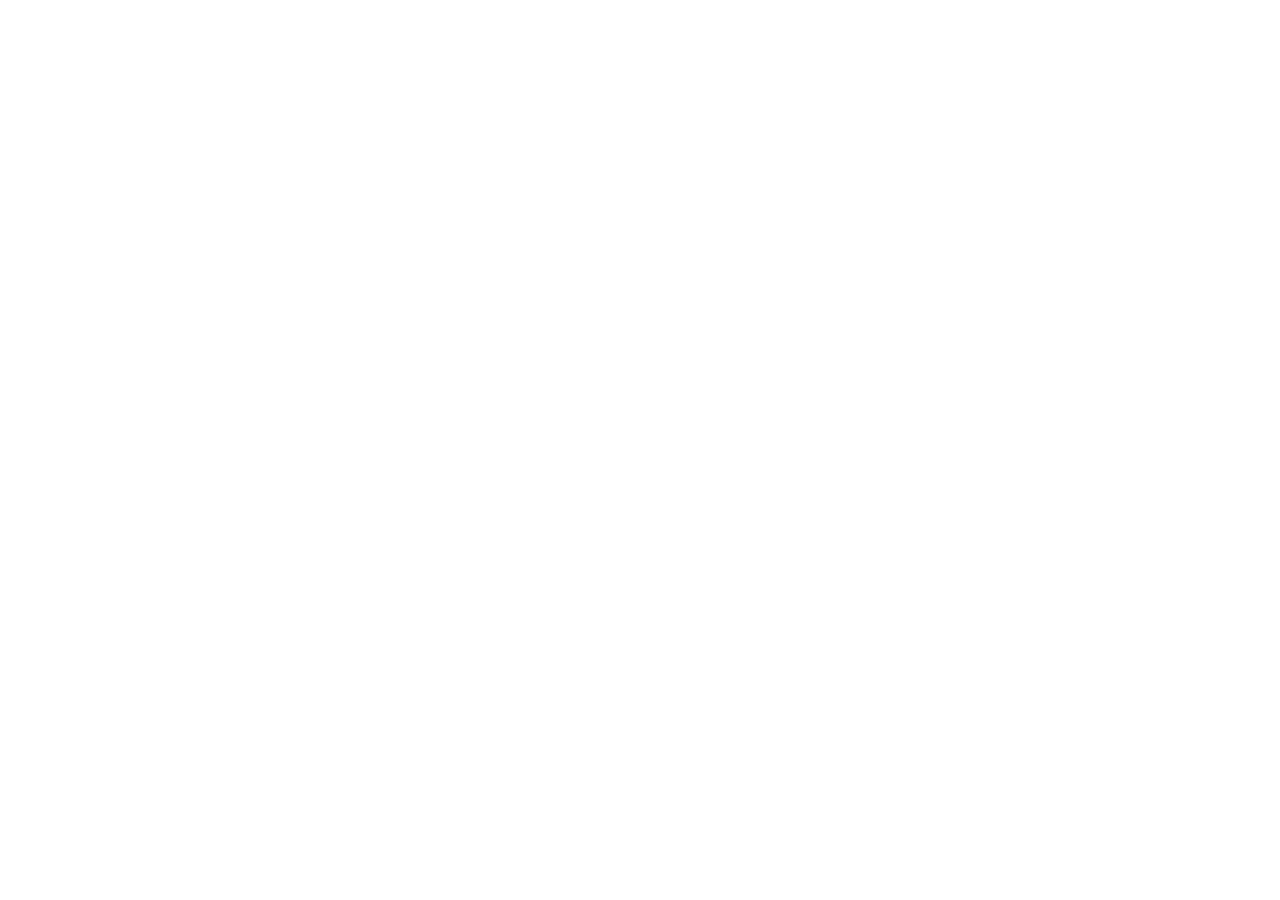
==== frontend-2-practice/index.html @ b1ff44db "Initial commit" ====
<!DOCTYPE html>
<html lang="ru">
  <head>
    <meta charset="UTF-8" />
    <meta name="viewport" content="width=device-width, initial-scale=1.0" />
    <title>Выбор даты и времени</title>
    <link rel="stylesheet" href="styles.css" />
  </head>
  <body>
    <div class="page">
      <!-- Перенесите вашу верстку. Удалите статичные данные. Подключите скрипт -->
    </div>
  </body>
</html>
---- frontend-2-practice/styles.css ----
/* Стили страницы.
   Скопируйте с предудущей практики. */

* {
  margin: 0;
  padding: 0;
  box-sizing: border-box;
}

body {
  min-height: 100vh;
  font-family: sans-serif;
}
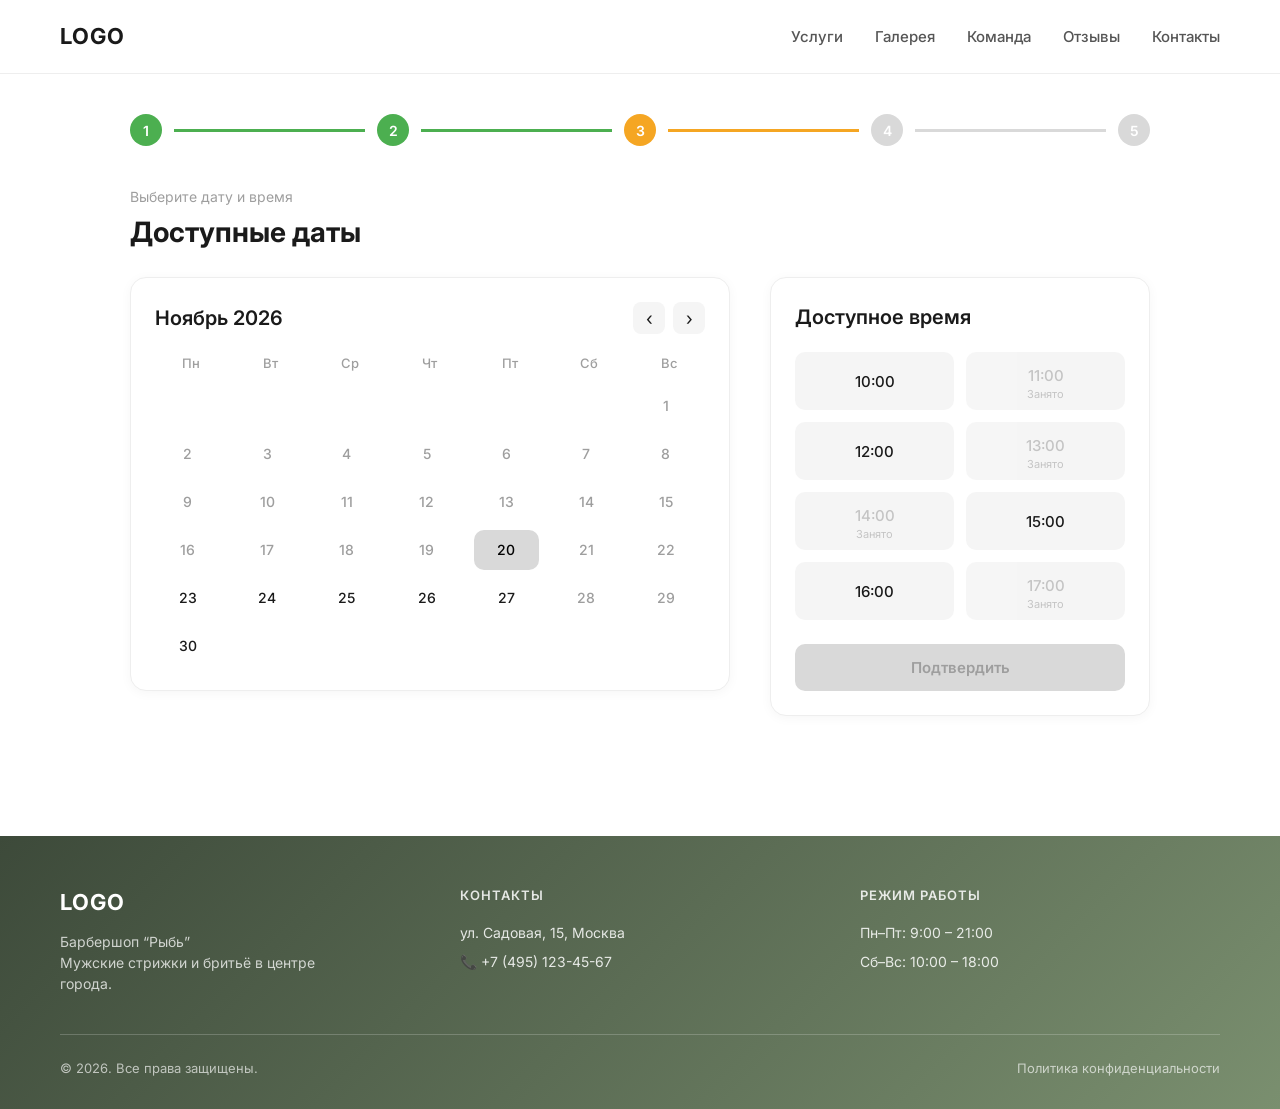
==== commit f21d5b73: "Второе задание JS" ====
--- a/frontend-2-practice/index.html
+++ b/frontend-2-practice/index.html
@@ -1,14 +1,129 @@
 <!DOCTYPE html>
 <html lang="ru">
-  <head>
-    <meta charset="UTF-8" />
-    <meta name="viewport" content="width=device-width, initial-scale=1.0" />
-    <title>Выбор даты и времени</title>
-    <link rel="stylesheet" href="styles.css" />
-  </head>
-  <body>
-    <div class="page">
-      <!-- Перенесите вашу верстку. Удалите статичные данные. Подключите скрипт -->
+<head>
+  <meta charset="UTF-8">
+  <meta name="viewport" content="width=device-width, initial-scale=1.0">
+  <title>Выбор даты и времени</title>
+  <link rel="stylesheet" href="styles.css">
+  <link rel="preconnect" href="https://fonts.googleapis.com">
+  <link href="https://fonts.googleapis.com/css2?family=Inter:wght@400;500;600;700&display=swap" rel="stylesheet">
+</head>
+<body>
+
+  <!-- ШАПКА -->
+  <header class="header">
+    <div class="header__logo">LOGO</div>
+    <nav class="header__nav">
+      <ul class="header__menu">
+        <li><a href="#" class="header__link">Услуги</a></li>
+        <li><a href="#" class="header__link">Галерея</a></li>
+        <li><a href="#" class="header__link">Команда</a></li>
+        <li><a href="#" class="header__link">Отзывы</a></li>
+        <li><a href="#" class="header__link">Контакты</a></li>
+      </ul>
+    </nav>
+  </header>
+
+  <main class="main">
+
+    <!-- ИНДИКАТОР ШАГОВ -->
+    <section class="stepper">
+      <div class="stepper__item stepper__item--done">
+        <span class="stepper__circle">1</span>
+        <span class="stepper__line stepper__line--done"></span>
+      </div>
+      <div class="stepper__item stepper__item--done">
+        <span class="stepper__circle">2</span>
+        <span class="stepper__line stepper__line--done"></span>
+      </div>
+      <div class="stepper__item stepper__item--active">
+        <span class="stepper__circle">3</span>
+        <span class="stepper__line stepper__line--active"></span>
+      </div>
+      <div class="stepper__item">
+        <span class="stepper__circle">4</span>
+        <span class="stepper__line"></span>
+      </div>
+      <div class="stepper__item stepper__item--last">
+        <span class="stepper__circle">5</span>
+      </div>
+    </section>
+
+    <!-- ЗАГОЛОВОК -->
+    <section class="booking">
+      <div class="booking__header">
+        <span class="booking__subtitle">Выберите дату и время</span>
+        <h1 class="booking__title">Доступные даты</h1>
+      </div>
+
+      <div class="booking__content">
+
+        <!-- КАЛЕНДАРЬ -->
+        <section class="calendar">
+          <div class="calendar__header">
+            <h2 class="calendar__month">Июнь 2026</h2>
+            <div class="calendar__nav">
+              <button class="calendar__arrow" aria-label="Предыдущий месяц">‹</button>
+              <button class="calendar__arrow" aria-label="Следующий месяц">›</button>
+            </div>
+          </div>
+
+          <div class="calendar__weekdays">
+            <span class="calendar__weekday">Пн</span>
+            <span class="calendar__weekday">Вт</span>
+            <span class="calendar__weekday">Ср</span>
+            <span class="calendar__weekday">Чт</span>
+            <span class="calendar__weekday">Пт</span>
+            <span class="calendar__weekday">Сб</span>
+            <span class="calendar__weekday">Вс</span>
+          </div>
+
+          <div class="calendar__days">
+          </div>
+        </section>
+
+        <!-- СЛОТЫ ВРЕМЕНИ -->
+        <aside class="timeslots">
+          <h2 class="timeslots__title">Доступное время</h2>
+
+          <div class="timeslots__grid">
+          </div>
+
+          <button class="confirm-btn">Подтвердить</button>
+        </aside>
+
+      </div>
+    </section>
+
+  </main>
+
+  <!-- ПОДВАЛ -->
+  <footer class="footer">
+    <div class="footer__top">
+      <div class="footer__brand">
+        <div class="footer__logo">LOGO</div>
+        <p class="footer__description">Барбершоп “Рыбь”</p>
+        <p class="footer__description">Мужские стрижки и бритьё в центре города.</p>
+      </div>
+
+      <div class="footer__contacts">
+        <h3 class="footer__heading">КОНТАКТЫ</h3>
+        <p class="footer__address"> ул. Садовая, 15, Москва</p>
+        <p class="footer__phone">📞 +7 (495) 123-45-67</p>
+      </div>
+
+      <div class="footer__schedule">
+        <h3 class="footer__heading">РЕЖИМ РАБОТЫ</h3>
+        <p class="footer__hours">Пн–Пт: 9:00 – 21:00</p>
+        <p class="footer__hours">Сб–Вс: 10:00 – 18:00</p>
+      </div>
     </div>
-  </body>
+
+    <div class="footer__bottom">
+      <span class="footer__copy">© 2026. Все права защищены.</span>
+      <a href="#" class="footer__policy">Политика конфиденциальности</a>
+    </div>
+  </footer>
+<script src="script.js"></script>
+</body>
 </html>
--- a/frontend-2-practice/styles.css
+++ b/frontend-2-practice/styles.css
@@ -1,13 +1,463 @@
-/* Стили страницы.
-   Скопируйте с предудущей практики. */
-
-* {
+/* ===== СБРОС И БАЗА ===== */
+*,
+*::before,
+*::after {
+  box-sizing: border-box;
   margin: 0;
   padding: 0;
+}
+
+:root {
+  --color-green: #4CAF50;
+  --color-orange: #F5A623;
+  --color-gray: #D9D9D9;
+  --color-gray-light: #F5F5F5;
+  --color-text: #1a1a1a;
+  --color-text-muted: #9E9E9E;
+  --color-bg: #ffffff;
+  --color-footer-dark: #3d4a3a;
+  --color-footer-light: #7a8f6f;
+  --font-family: 'Inter', -apple-system, BlinkMacSystemFont, sans-serif;
+}
+
+body {
+  font-family: var(--font-family);
+  color: var(--color-text);
+  background: var(--color-bg);
+  line-height: 1.5;
+  -webkit-font-smoothing: antialiased;
+}
+
+a {
+  text-decoration: none;
+  color: inherit;
+}
+
+button {
+  font-family: inherit;
+  border: none;
+  background: none;
+  cursor: pointer;
+}
+
+ul {
+  list-style: none;
+}
+
+/* ===== ШАПКА ===== */
+.header {
+  display: flex;
+  justify-content: space-between;
+  align-items: center;
+  padding: 20px 60px;
+  background: var(--color-bg);
+  border-bottom: 1px solid #eee;
+}
+
+.header__logo {
+  font-size: 22px;
+  font-weight: 700;
+  letter-spacing: 1px;
+}
+
+.header__menu {
+  display: flex;
+  gap: 32px;
+}
+
+.header__link {
+  font-size: 15px;
+  font-weight: 500;
+  color: #555;
+  transition: color 0.2s ease;
+  cursor: pointer;
+}
+
+.header__link:hover {
+  color: var(--color-green);
+}
+
+/* ===== ИНДИКАТОР ШАГОВ ===== */
+.stepper {
+  display: flex;
+  align-items: center;
+  justify-content: space-between; /* Распределяем шаги от левого до правого края */
+  max-width: 1100px; /* Совпадает с шириной .booking */
+  margin: 0 auto;
+  padding: 40px 40px 20px; /* Горизонтальный отступ совпадает с .booking */
   box-sizing: border-box;
 }
 
-body {
-  min-height: 100vh;
-  font-family: sans-serif;
-}
+.stepper__item {
+  display: flex;
+  align-items: center;
+  flex: 1; /* Растягиваем элементы, чтобы они заполнили всю ширину */
+}
+
+.stepper__item--last {
+  flex: 0; /* Последний элемент не растягивается, чтобы не ломать сетку */
+}
+
+.stepper__circle {
+  display: flex;
+  align-items: center;
+  justify-content: center;
+  width: 32px;
+  height: 32px;
+  border-radius: 50%;
+  background: var(--color-gray);
+  color: #fff;
+  font-size: 14px;
+  font-weight: 600;
+  flex-shrink: 0; /* Запрещаем кружку сжиматься */
+}
+
+.stepper__item--done .stepper__circle {
+  background: var(--color-green);
+}
+
+.stepper__item--active .stepper__circle {
+  background: var(--color-orange);
+}
+
+.stepper__line {
+  flex: 1; /* Линия растягивается на всё доступное пространство */
+  height: 3px;
+  background: var(--color-gray);
+  margin: 0 12px; /* Отступы от кружков */
+  width: auto; /* Убираем фиксированную ширину */
+}
+
+.stepper__line--done {
+  background: var(--color-green);
+}
+
+.stepper__line--active {
+  background: var(--color-orange);
+}
+/* ===== ОСНОВНОЙ БЛОК БРОНИРОВАНИЯ ===== */
+.main {
+  padding-bottom: 40px;
+}
+
+.booking {
+  max-width: 1100px;
+  margin: 0 auto;
+  padding: 20px 40px 40px;
+}
+
+.booking__header {
+  margin-bottom: 24px;
+}
+
+.booking__subtitle {
+  display: block;
+  font-size: 14px;
+  color: var(--color-text-muted);
+  margin-bottom: 4px;
+}
+
+.booking__title {
+  font-size: 28px;
+  font-weight: 700;
+}
+
+.booking__content {
+  display: flex;
+  gap: 40px;
+  align-items: flex-start;
+}
+
+/* ===== КАЛЕНДАРЬ ===== */
+.calendar {
+  flex: 1;
+  background: var(--color-bg);
+  border: 1px solid #eee;
+  border-radius: 16px;
+  padding: 24px;
+  box-shadow: 0 2px 12px rgba(0, 0, 0, 0.04);
+}
+
+.calendar__header {
+  display: flex;
+  justify-content: space-between;
+  align-items: center;
+  margin-bottom: 20px;
+}
+
+.calendar__month {
+  font-size: 20px;
+  font-weight: 600;
+}
+
+.calendar__nav {
+  display: flex;
+  gap: 8px;
+}
+
+.calendar__arrow {
+  width: 32px;
+  height: 32px;
+  border-radius: 8px;
+  background: var(--color-gray-light);
+  font-size: 18px;
+  color: var(--color-text);
+  display: flex;
+  align-items: center;
+  justify-content: center;
+  transition: background 0.2s ease;
+}
+
+.calendar__arrow:hover {
+  background: #e8e8e8;
+}
+
+.calendar__weekdays {
+  display: grid;
+  grid-template-columns: repeat(7, 1fr);
+  gap: 8px;
+  margin-bottom: 12px;
+}
+
+.calendar__weekday {
+  text-align: center;
+  font-size: 13px;
+  font-weight: 500;
+  color: var(--color-text-muted);
+}
+
+.calendar__days {
+  display: grid;
+  grid-template-columns: repeat(7, 1fr);
+  gap: 8px;
+}
+
+.day {
+  display: flex;
+  align-items: center;
+  justify-content: center;
+  width: 65px;  
+  height: 40px;
+  border-radius: 10px;
+  font-size: 14px;
+  font-weight: 500;
+  cursor: pointer;
+  transition: all 0.2s ease;
+  user-select: none;
+}
+
+.day:hover {
+  background: var(--color-gray-light);
+}
+
+.day--muted {
+  color: var(--color-text-muted);
+}
+
+.day--muted:hover {
+  background: transparent;
+  cursor: default;
+}
+
+.day--weekend {
+  color: var(--color-text-muted);
+}
+
+.day--selected {
+  background: var(--color-gray);
+  color: #030303;
+}
+.day--empty{
+  background: var(--color-bg);
+  color: white;
+  cursor: not-allowed;
+}
+.day--empty:hover{
+  background: white;
+   box-shadow: 0 4px 10px rgba(255, 255, 255, 0.3);
+}
+.day--selected:hover {
+  background: #9b9b9b;
+  box-shadow: 0 4px 10px rgba(110, 110, 110, 0.3);
+}
+
+/* ===== СЛОТЫ ВРЕМЕНИ ===== */
+.timeslots {
+  width: 380px;
+  flex-shrink: 0;
+  background: var(--color-bg);
+  border: 1px solid #eee;
+  border-radius: 16px;
+  padding: 24px;
+  box-shadow: 0 2px 12px rgba(0, 0, 0, 0.04);
+}
+
+.timeslots__title {
+  font-size: 20px;
+  font-weight: 600;
+  margin-bottom: 20px;
+}
+
+.timeslots__grid {
+  display: grid;
+  grid-template-columns: 1fr 1fr;
+  gap: 12px;
+  margin-bottom: 24px;
+}
+
+.slot {
+  height: 58px;
+  padding: 14px 16px;
+  border-radius: 10px;
+  background: var(--color-gray-light);
+  font-size: 15px;
+  font-weight: 500;
+  color: var(--color-text);
+  text-align: center;
+  transition: all 0.2s ease;
+  cursor: pointer;
+}
+
+.slot:hover {
+  background: #e8e8e8;
+  transform: translateY(-1px);
+}
+
+.slot--busy {
+  background: #f0f0f0;
+  color: var(--color-text-muted);
+  opacity: 0.6;
+  display: flex;
+  flex-direction: column;
+  align-items: center;
+  gap: 2px;
+  cursor: not-allowed;
+}
+
+.slot--busy:hover {
+  background: #f0f0f0;
+  transform: none;
+}
+
+.slot__busy {
+  font-size: 11px;
+  font-weight: 400;
+}
+
+.confirm-btn {
+  width: 100%;
+  padding: 14px;
+  background: var(--color-text);
+  color: #fff;
+  border-radius: 10px;
+  font-size: 15px;
+  font-weight: 600;
+  transition: background 0.2s ease;
+  cursor: pointer;
+}
+
+.confirm-btn:hover {
+  background: #333;
+}
+
+/* ===== ПОДВАЛ ===== */
+.footer {
+  background: linear-gradient(135deg, var(--color-footer-dark) 0%, var(--color-footer-light) 100%);
+  color: #fff;
+  padding: 50px 60px 30px;
+  margin-top: 40px;
+}
+
+.footer__top {
+  display: flex;
+  justify-content: space-between;
+  gap: 40px;
+  margin-bottom: 40px;
+}
+
+.footer__brand {
+  flex: 1;
+}
+
+.footer__logo {
+  font-size: 22px;
+  font-weight: 700;
+  letter-spacing: 1px;
+  margin-bottom: 12px;
+}
+
+.footer__description {
+  font-size: 14px;
+  color: rgba(255, 255, 255, 0.75);
+  max-width: 280px;
+  line-height: 1.5;
+}
+
+.footer__contacts,
+.footer__schedule {
+  flex: 1;
+}
+
+.footer__heading {
+  font-size: 13px;
+  font-weight: 600;
+  letter-spacing: 1px;
+  margin-bottom: 16px;
+  color: rgba(255, 255, 255, 0.85);
+}
+
+.footer__address,
+.footer__phone,
+.footer__hours {
+  font-size: 14px;
+  color: rgba(255, 255, 255, 0.85);
+  margin-bottom: 8px;
+}
+
+.footer__bottom {
+  display: flex;
+  justify-content: space-between;
+  align-items: center;
+  padding-top: 24px;
+  border-top: 1px solid rgba(255, 255, 255, 0.2);
+  font-size: 13px;
+  color: rgba(255, 255, 255, 0.65);
+}
+
+.footer__policy {
+  color: rgba(255, 255, 255, 0.65);
+  transition: color 0.2s ease;
+  cursor: pointer;
+}
+
+.footer__policy:hover {
+  color: #fff;
+}
+
+/* ===== АДАПТИВ (опционально) ===== */
+@media (max-width: 900px) {
+  .booking__content {
+    flex-direction: column;
+  }
+
+  .timeslots {
+    width: 100%;
+  }
+
+  .footer__top {
+    flex-direction: column;
+    gap: 30px;
+  }
+
+  .header {
+    padding: 20px 24px;
+  }
+
+  .stepper {
+    padding: 30px 24px 20px;
+  }
+
+  .stepper__line {
+    width: 50px;
+  }
+}
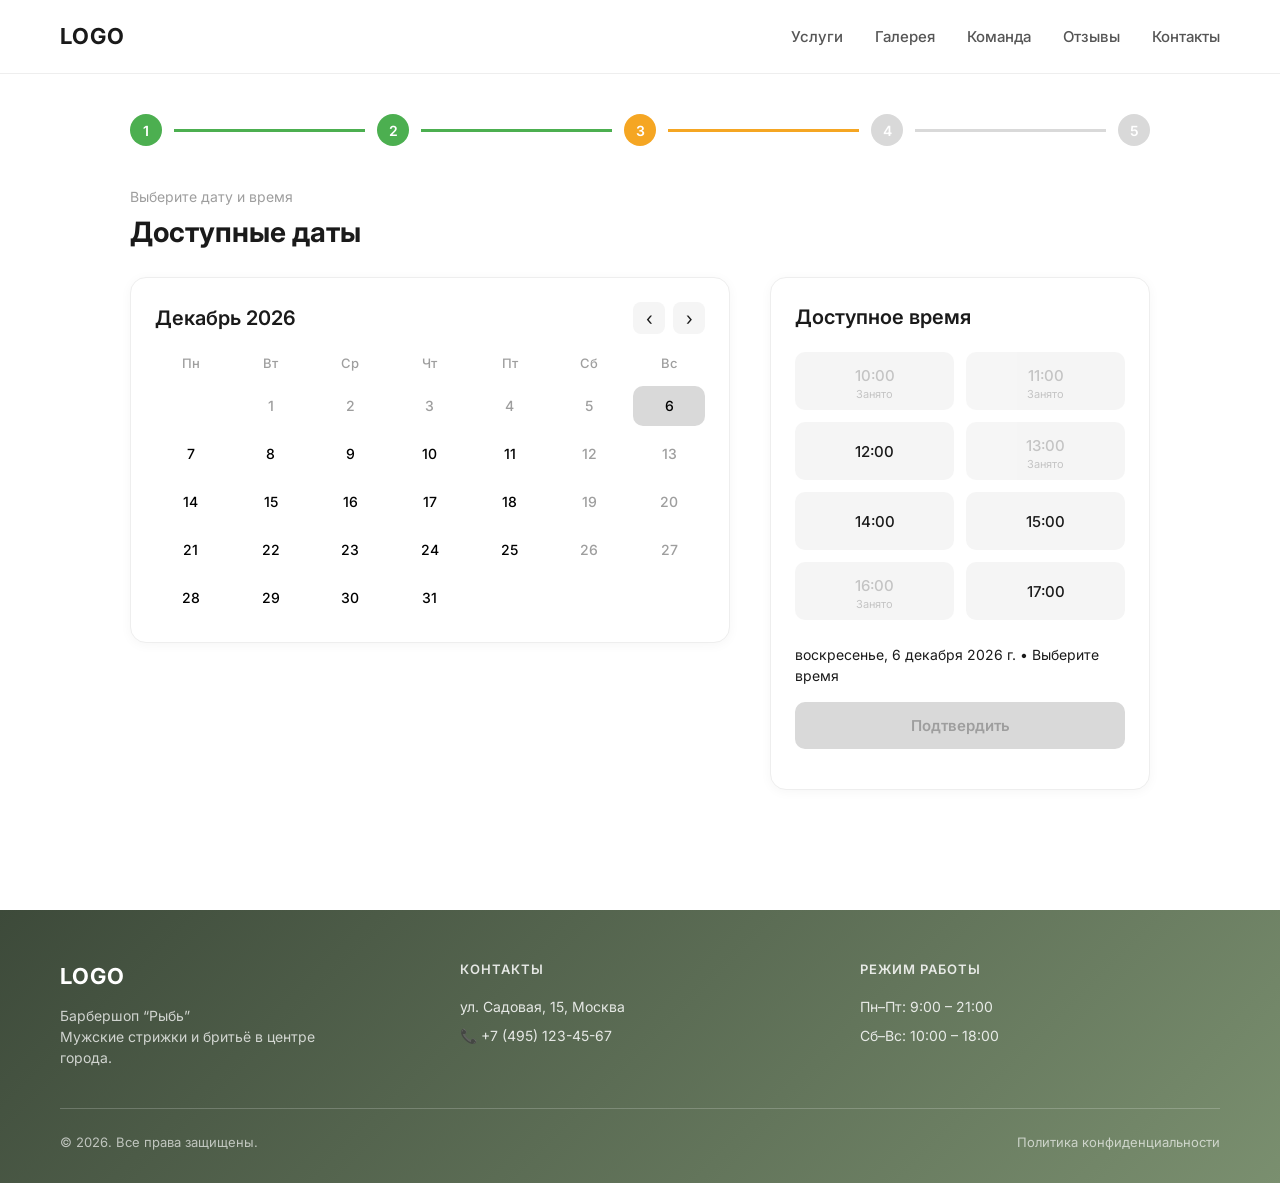
==== commit cec596f8: "3 и 4 задание" ====
--- a/frontend-2-practice/index.html
+++ b/frontend-2-practice/index.html
@@ -89,7 +89,9 @@
           <div class="timeslots__grid">
           </div>
 
-          <button class="confirm-btn">Подтвердить</button>
+          <p class="booking-summary" aria-live="polite"></p>
+          <button type="button" class="confirm-btn" disabled>Подтвердить</button>
+          <p class="booking-status" role="status"></p>
         </aside>
 
       </div>
--- a/frontend-2-practice/styles.css
+++ b/frontend-2-practice/styles.css
@@ -170,6 +170,7 @@
 
 /* ===== КАЛЕНДАРЬ ===== */
 .calendar {
+  min-width: 0;
   flex: 1;
   background: var(--color-bg);
   border: 1px solid #eee;
@@ -214,7 +215,7 @@
 
 .calendar__weekdays {
   display: grid;
-  grid-template-columns: repeat(7, 1fr);
+  grid-template-columns: repeat(7, minmax(0, 1fr));
   gap: 8px;
   margin-bottom: 12px;
 }
@@ -228,7 +229,7 @@
 
 .calendar__days {
   display: grid;
-  grid-template-columns: repeat(7, 1fr);
+  grid-template-columns: repeat(7, minmax(0, 1fr));
   gap: 8px;
 }
 
@@ -236,7 +237,8 @@
   display: flex;
   align-items: center;
   justify-content: center;
-  width: 65px;  
+  width: 100%;
+  min-width: 0;
   height: 40px;
   border-radius: 10px;
   font-size: 14px;
@@ -460,4 +462,34 @@
   .stepper__line {
     width: 50px;
   }
-}+}
+button:focus-visible {
+  outline: 3px solid var(--color-orange);
+  outline-offset: 3px;
+}
+
+.slot--selected,
+.slot--selected:hover {
+  background: var(--color-green);
+  color: #fff;
+}
+
+@media (max-width: 900px) {
+  .calendar { width: 100%; }
+}
+
+@media (max-width: 600px) {
+  .booking { padding: 20px 16px 32px; }
+  .calendar, .timeslots { padding: 16px; }
+  .calendar__days, .calendar__weekdays { gap: 4px; }
+  .header { flex-wrap: wrap; gap: 16px; }
+  .header__menu { flex-wrap: wrap; gap: 12px; }
+  .footer { padding: 32px 16px; }
+  .footer__bottom { flex-wrap: wrap; gap: 12px; }
+}
+
+.booking-summary, .booking-status {
+  margin-top: 16px;
+  margin-bottom: 16px;
+  font-size: 14px;
+}
